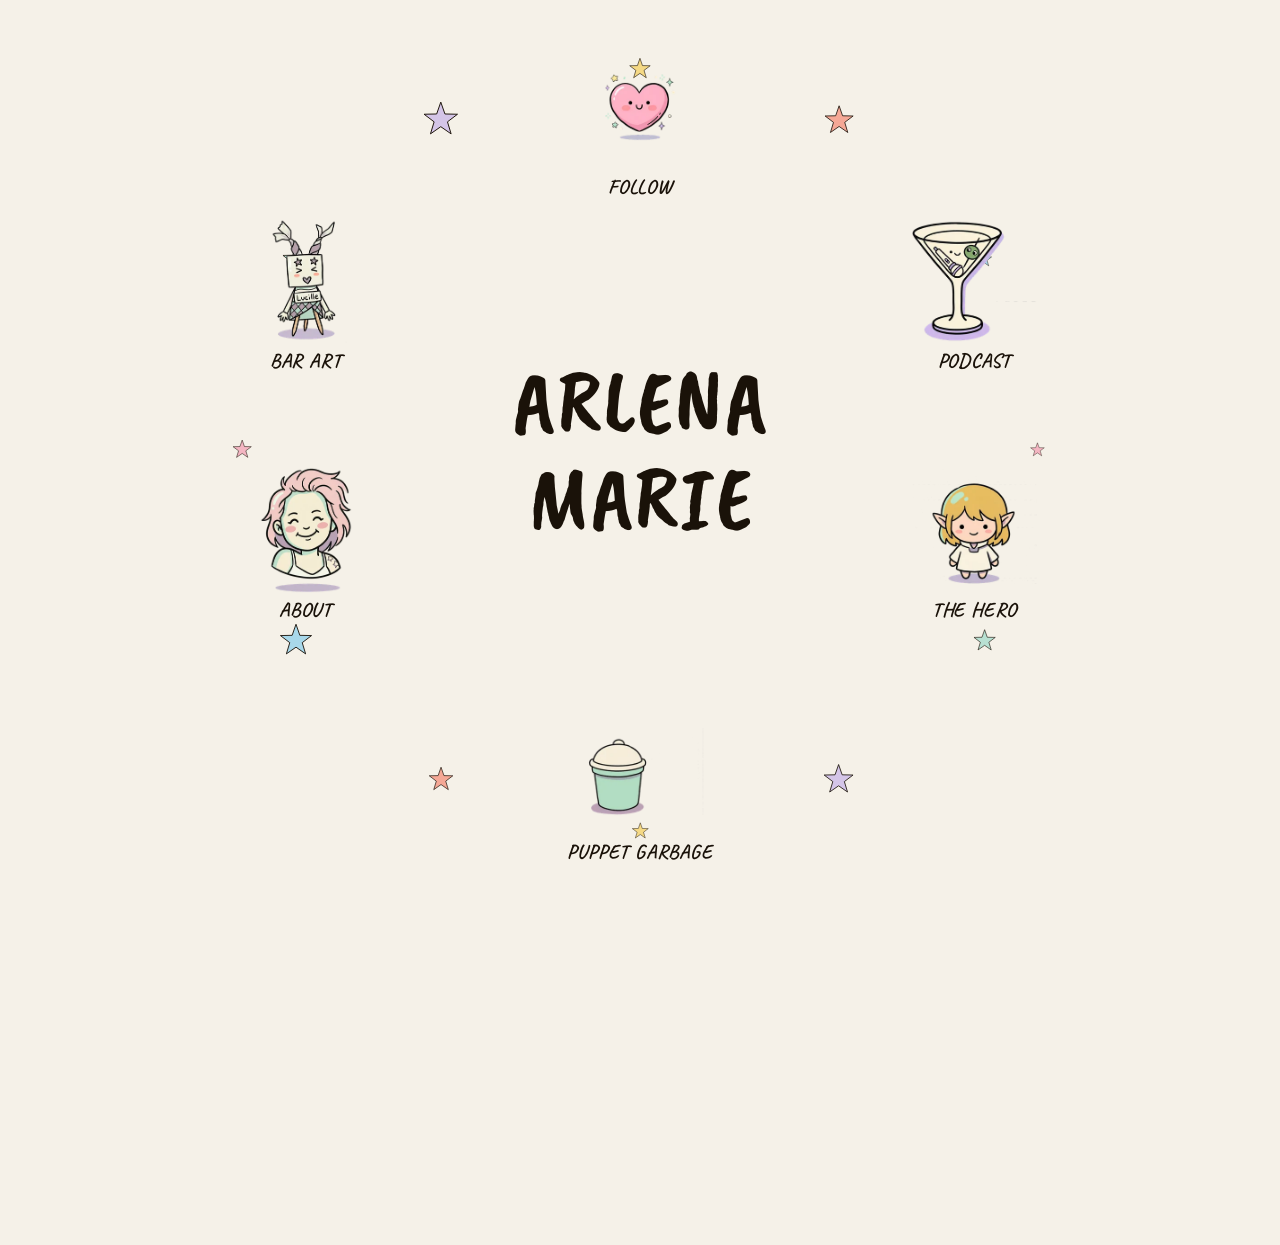
==== index.html @ 0ac9c96d "Sprite hover for the About tile Adds images/About_Contact_hover_sprite.webp (25 frames) and data-spr" ====
<!DOCTYPE html>
<html lang="en">
<head>
<meta charset="UTF-8">
<meta name="viewport" content="width=device-width, initial-scale=1.0">
<title>Arlena Marie</title>
<meta name="description" content="Arlena Marie: bar art, puppet garbage, a podcast and a never-ending hero.">
 <link rel="icon" href="/favicon.ico" sizes="48x48">
 <link rel="icon" href="/images/favicon-32.png" type="image/png" sizes="32x32">
 <link rel="icon" href="/images/favicon-192.png" type="image/png" sizes="192x192">
 <link rel="apple-touch-icon" href="/apple-touch-icon.png">
<link rel="preload" as="font" type="font/woff2" href="/assets/fonts/caveat-latin.woff2" crossorigin>
<link rel="preload" as="font" type="font/woff2" href="/assets/fonts/caveat-brush-latin.woff2" crossorigin>
<link rel="stylesheet" href="/assets/site.css">
<link rel="preload" as="script" href="https://cdnjs.cloudflare.com/ajax/libs/gsap/3.15.0/gsap.min.js" integrity="sha512-oJ8QbaQThQoJZ7oEv+29jfPM6CcP+zUxh3PKJs1vyOhx0UraUrE7PQgeItu3dOuCJyrzWpoYMsVjkkPEBzbUqw==" crossorigin="anonymous" referrerpolicy="no-referrer">
<script>
  /* Intro starting state: stars and letters hidden, tiles at half size (site.css .intro).
     Skipped for reduced motion: the page starts in its final layout instead. */
  if (!matchMedia('(prefers-reduced-motion: reduce)').matches) document.documentElement.classList.add('intro');
</script>
<style>
  html, body { overflow: hidden; }

  body {
    display: flex;
    align-items: center;
    justify-content: center;
  }

  /* ── The whole composition lives in one square that scales with the viewport ── */
  .world {
    position: relative;
    width: min(92vw, 92vh);
    height: min(92vw, 92vh);
    max-width: 960px;
    max-height: 960px;
  }

  /* ── Wiggling Name ── */
  .name-wrap {
    position: absolute;
    top: 50%;
    left: 50%;
    transform: translate(-50%, -50%);
    text-align: center;
    z-index: 10;
    pointer-events: none;
    user-select: none;
  }

  .name-row {
    display: flex;
    justify-content: center;
    gap: 0.02em;
    font-family: 'Caveat Brush', cursive;
    font-size: clamp(40px, 10vmin, 96px);
    color: var(--ink);
    line-height: 1.05;
  }

  .name-row + .name-row { margin-top: 0.02em; }

  @media (max-width: 480px) {
    .name-row { font-size: clamp(32px, 13vw, 56px); }
  }

  @media (max-height: 480px) {
    .world { width: 90vh; height: 90vh; }
  }
</style>
</head>
<body>
<main>

<div class="world">

  <!-- ═══ STAR ORBIT ═══ -->
  <div class="orbit-world" id="orbitWorld"></div>

  <!-- ═══ WIGGLING NAME ═══ -->
  <div class="name-wrap">
    <div class="name-row" id="nameRow1"></div>
    <div class="name-row" id="nameRow2"></div>
  </div>

  <!-- ═══ FOLLOW, top center ═══ -->
  <a href="/socials" class="tile pos-t cx" data-sprite="images/Socials_Follow_hover_sprite.webp" data-frames="25">
    <div class="tile-body">
      <div class="tile-img">
        <picture><source srcset="images/Socials_Follow_1.webp" type="image/webp"><img src="images/Socials_Follow_1.png" class="idle" alt="Follow"></picture>
        <picture><source srcset="images/Socials_Follow_2.webp" type="image/webp"><img src="images/Socials_Follow_2.png" class="hover" alt="Follow"></picture>
      </div>
      <span class="tile-label">Follow</span>
    </div>
  </a>

  <!-- ═══ BAR ART, left upper ═══ -->
  <a href="/bar-art" class="tile pos-lu" data-sprite="images/Lucille_hover_sprite.webp" data-frames="25">
    <div class="tile-body">
      <div class="tile-img">
        <picture><source srcset="images/Lucille_1.webp" type="image/webp"><img src="images/Lucille_1.png" class="idle" alt="Bar Art"></picture>
        <picture><source srcset="images/Lucille_2.webp" type="image/webp"><img src="images/Lucille_2.png" class="hover" alt="Bar Art"></picture>
      </div>
      <span class="tile-label">Bar Art</span>
    </div>
  </a>

  <!-- ═══ PODCAST, right upper ═══ -->
  <a href="/drinks-at-the-bar" class="tile pos-ru" data-sprite="images/Drinks_at_the_Bar_hover_sprite.webp" data-frames="25">
    <div class="tile-body">
      <div class="tile-img">
        <picture><source srcset="images/Drinks_at_the_Bar_1.webp" type="image/webp"><img src="images/Drinks_at_the_Bar_1.png" class="idle" alt="Podcast"></picture>
        <picture><source srcset="images/Drinks_at_the_Bar_2.webp" type="image/webp"><img src="images/Drinks_at_the_Bar_2.png" class="hover" alt="Podcast"></picture>
      </div>
      <span class="tile-label">Podcast</span>
    </div>
  </a>

  <!-- ═══ ABOUT, left lower ═══ -->
  <a href="/about" class="tile pos-ll" data-sprite="images/About_Contact_hover_sprite.webp" data-frames="25">
    <div class="tile-body">
      <div class="tile-img">
        <picture><source srcset="images/About_Contact_1.webp" type="image/webp"><img src="images/About_Contact_1.png" class="idle" alt="About"></picture>
        <picture><source srcset="images/About_Contact_2.webp" type="image/webp"><img src="images/About_Contact_2.png" class="hover" alt="About"></picture>
      </div>
      <span class="tile-label">About</span>
    </div>
  </a>

  <!-- ═══ THE HERO, right lower ═══ -->
  <a href="/the-never-ending-hero" class="tile pos-rl" data-sprite="images/Inti_hover_sprite.webp" data-frames="25">
    <div class="tile-body">
      <div class="tile-img">
        <picture><source srcset="images/Inti_1.webp" type="image/webp"><img src="images/Inti_1.png" class="idle" alt="The Hero"></picture>
        <picture><source srcset="images/Inti_2.webp" type="image/webp"><img src="images/Inti_2.png" class="hover" alt="The Hero"></picture>
      </div>
      <span class="tile-label">The Hero</span>
    </div>
  </a>

  <!-- ═══ PUPPET GARBAGE, bottom center ═══ -->
  <a href="/puppet-garbage" class="tile pos-b cx" data-sprite="images/Puppet_Garbage_hover_sprite.webp" data-frames="25">
    <div class="tile-body">
      <div class="tile-img">
        <picture><source srcset="images/Puppet_Garbage_1.webp" type="image/webp"><img src="images/Puppet_Garbage_1.png" class="idle" alt="Puppet Garbage"></picture>
        <picture><source srcset="images/Puppet_Garbage_2.webp" type="image/webp"><img src="images/Puppet_Garbage_2.png" class="hover" alt="Puppet Garbage"></picture>
      </div>
      <span class="tile-label">Puppet Garbage</span>
    </div>
  </a>

</div>

</main>

<script src="/assets/site.js"></script>
<script>
/* ── Page config: homepage ── */
/* Letters are animated by GSAP below (intro, then idle wiggle) */
const title = { driver: 'gsap', space: { width: '0.35em' } };
Site.title(document.getElementById('nameRow1'), 'ARLENA', title);
Site.title(document.getElementById('nameRow2'), 'MARIE', title);

/* 12 stars on an ellipse at 48% x 46% of the .world square, sized 16 to 40 px,
   one turn every 50 s. Static at these positions until their orbit starts. */
const orbit = Site.worldOrbit(document.getElementById('orbitWorld'), {
  count: 12, rx: 48, ry: 46, duration: 50,
  item: i => Site.star(16 + ((i * 37) % 100) / 100 * (40 - 16), Site.palette.stars[i % 6]),
});

/* ── Intro and idle motion ──
   Choreography board timings: stars 0 s, letters 0.6 s, tiles 1.5 s, all back.out(1.7).
   Each star starts orbiting and each letter starts wiggling as it lands.
   Reduced motion drops only the transitions: no intro (html.intro is never
   set, so intro is false here) and no view transition (site.css). The
   ambient loops still run, starting from the final layout: orbit, wiggle
   and hover. The one exception is the sprite hover on tiles with
   data-sprite, which reduced motion replaces with the plain cross-fade. */
Site.motion((gsap, { intro, reduced }) => {
  document.querySelectorAll('.world .tile').forEach(t => Site.hover(t));

  // Animated hover from each tile's sprite sheet (frame 0 = idle icon, last frame = hover pose)
  if (!reduced) document.querySelectorAll('.world .tile[data-sprite]').forEach(t => Site.spriteHover(t));

  const letters = gsap.utils.toArray('.name-wrap .wiggle-letter');
  const tiles = gsap.utils.toArray('.world .tile-body');  // never .tile itself (see site.css)
  const ease = 'back.out(1.7)';

  // Idle wiggle: -5deg to 5deg and up 4 px and back, 2.4 s per cycle
  // Registered with Site.loop so a back/forward cache restore can resume it
  const wiggle = el => Site.loop(gsap.fromTo(el, { rotation: -5, y: 0 },
    { rotation: 5, y: -4, duration: 1.2, ease: 'sine.inOut', repeat: -1, yoyo: true }));

  if (!intro) {
    orbit.items.forEach((_, i) => orbit.start(i));
    letters.forEach(wiggle);
    return;
  }

  // Registered with Site.intro so a back/forward cache restore finishes it instead of replaying
  Site.intro(gsap.timeline({ onComplete: () => document.documentElement.classList.remove('intro') }))
    .fromTo(orbit.items, { opacity: 0, scale: 0.4 }, {
      opacity: 1, scale: 1, duration: 0.7, ease,
      stagger: { each: 0.05, onComplete() { orbit.start(orbit.items.indexOf(this.targets()[0])); } },
    }, 0)
    .fromTo(letters, { opacity: 0, y: 18, scale: 0.7, rotation: -5 }, {
      opacity: 1, y: 0, scale: 1, rotation: -5, duration: 0.5, ease,
      stagger: { each: 0.08, onComplete() { wiggle(this.targets()[0]); } },
    }, 0.6)
    .fromTo(tiles, { scale: 0.5 }, {
      scale: 1, duration: 0.55, ease, stagger: 0.12,
    }, 1.5);
});
</script>
</body>
</html>
---- assets/site.css ----
/* Shared styles for every page on arlenamarie.com.
   Per-page differences (background, orbit speed, wiggle size, glow color)
   are CSS custom properties. Pages set --page-bg in their own <style>;
   site.js sets the orbit and title variables from each page's config. */

/* ── Fonts (self-hosted, Latin subset from Google Fonts, SIL OFL 1.1) ──
   Licences: /assets/fonts/OFL-Caveat.txt and OFL-CaveatBrush.txt.
   Every page preloads both files from its <head>; keep those paths in sync.
   Caveat is a variable font, so one file covers weights 400 to 700. */
@font-face {
  font-family: 'Caveat';
  font-style: normal;
  font-weight: 400 700;
  font-display: swap;
  src: url(/assets/fonts/caveat-latin.woff2) format('woff2');
}

@font-face {
  font-family: 'Caveat Brush';
  font-style: normal;
  font-weight: 400;
  font-display: swap;
  src: url(/assets/fonts/caveat-brush-latin.woff2) format('woff2');
}

/* ── Palette ── */
:root {
  --cream: #f5f1e8;
  --ink: #1a1209;
  --star-1: #f4b6c2;
  --star-2: #b8e0d2;
  --star-3: #d4c5e8;
  --star-4: #f5d985;
  --star-5: #f5a896;
  --star-6: #a8d8ea;
  --page-bg: var(--cream);
}

/* ── Base ── */
*, *::before, *::after { margin: 0; padding: 0; box-sizing: border-box; }

html, body {
  height: 100%;
  background: var(--page-bg);
}

body { font-family: 'Caveat', cursive; }

/* <picture> only picks WebP or the PNG fallback; it adds no box of its own,
   so the <img> lays out exactly as if it were unwrapped */
picture { display: contents; }

/* <main> marks the page content for assistive tech without adding a box,
   so each page's own body layout (flex centering) applies as before */
main { display: contents; }

/* ── Wiggle title ──
   Letters are built by Site.title(). Each page sets --wiggle-rot, --wiggle-lift
   and --wiggle-spd on the title element. Add .glow to the title for the
   pulsing text-shadow (colors in --glow and --glow-faint). */
.wiggle-letter {
  display: inline-block;
  animation: wiggle var(--wiggle-spd, 2.4s) ease-in-out infinite;
  animation-delay: var(--d, 0s);
}

.glow .wiggle-letter {
  animation:
    wiggle var(--wiggle-spd, 3s) ease-in-out infinite,
    glow var(--wiggle-spd, 3s) ease-in-out infinite;
  animation-delay: var(--d, 0s);
}

@keyframes wiggle {
  0%, 100% { transform: rotate(calc(var(--wiggle-rot, 5deg) * -1)) translateY(0); }
  50%      { transform: rotate(var(--wiggle-rot, 5deg)) translateY(calc(var(--wiggle-lift, 4px) * -1)); }
}

@keyframes glow {
  0%, 100% {
    text-shadow:
      0 0 6px var(--glow),
      0 0 12px var(--glow),
      0 0 18px var(--glow);
  }
  50% {
    text-shadow:
      0 0 12px var(--glow),
      0 0 24px var(--glow),
      0 0 40px var(--glow),
      0 0 60px var(--glow-faint);
  }
}

/* ── Orbit ──
   Markup: .orbit-anchor > .orbit-ring > .orbit-item (items added by Site.orbit()).
   The ring spins and each item counter-spins so it stays upright.
   site.js sets --orbit-position, --orbit-z and --orbit-duration per page. */
.orbit-anchor {
  position: var(--orbit-position, fixed);
  top: 50%;
  left: 50%;
  z-index: var(--orbit-z, 1);
  pointer-events: none;
}

.orbit-ring { animation: orbit-spin var(--orbit-duration, 50s) linear infinite; }

.orbit-item {
  position: absolute;
  animation: orbit-unspin var(--orbit-duration, 50s) linear infinite;
}

@keyframes orbit-spin { to { transform: rotate(360deg); } }
@keyframes orbit-unspin { to { transform: rotate(-360deg); } }

/* ── World orbit (homepage, GSAP) ──
   Markup: .orbit-world > .orbit-slot > .orbit-star (added by Site.worldOrbit()).
   Each slot covers .world, so translate(%) on it is a percent of .world. */
.orbit-world {
  position: absolute;
  inset: 0;
  z-index: 1;
  pointer-events: none;
}

.orbit-slot {
  position: absolute;
  inset: 0;
  display: flex;
  align-items: center;
  justify-content: center;
}

.orbit-star svg { display: block; }

/* Letters animated by GSAP get no keyframe wiggle */
[data-motion="gsap"] .wiggle-letter { animation: none; }

/* ── Intro: starting state until the GSAP timeline animates it ──
   html.intro is set in the page <head> (skipped for reduced motion) and
   removed by site.js if GSAP does not arrive within 3 s.
   Stars and letters start hidden. Tiles start visible at half size, so
   they paint on first render (this is what keeps LCP fast). */
.intro .orbit-star,
.intro [data-motion="gsap"] .wiggle-letter { opacity: 0; }
.intro .tile-body { scale: 0.5; }

/* ── Nav tiles (homepage) ──
   .tile owns position (translate) and hover (scale via --s). GSAP transforms only
   the inner .tile-body, because GSAP folds an element's translate/scale
   properties into its own transform and would freeze -50% as pixels. */
.tile {
  position: absolute;
  display: flex;
  flex-direction: column;
  align-items: center;
  text-decoration: none;
  z-index: 5;
  --s: 1;       /* hover scale, tweened by Site.hover() */
  --swap: 0;    /* 0 = idle icon, 1 = hover icon and label dropped 2 px */
  scale: var(--s);
}

/* Until gsap loads (or if it never does): same end states, no tween */
html:not(.motion) .tile:hover { --s: 1.12; --swap: 1; }

.tile-body {
  display: flex;
  flex-direction: column;
  align-items: center;
}

.tile-img {
  position: relative;
  width: clamp(60px, 14vmin, 140px);
  height: clamp(60px, 14vmin, 140px);
}

.tile-img img {
  position: absolute;
  inset: 0;
  width: 100%;
  height: 100%;
  object-fit: contain;
}

.tile-img .idle  { opacity: calc(1 - var(--swap)); }
.tile-img .hover { opacity: var(--swap); }

/* Sprite hover (Site.spriteHover): a one-row sheet over the idle icon.
   The window is sized the way object-fit: contain sizes the idle icon
   (--fw x --fh, its natural size, set once the sheet has decoded): as
   large as fits the tile box at that aspect, centered with auto margins
   rather than a transform. The sheet is an <img>, not a background, and moves with
   left, not a transform, so its frames land at the same fractional position
   as the idle <img> (Chrome snaps backgrounds to whole pixels). --frame
   (0 to --frames - 1) picks the frame. */
.tile[data-sprite] .tile-img { container-type: size; }
.tile-img .sprite {
  position: absolute;
  inset: 0;
  width: min(100cqw, 100cqh * var(--fw) / var(--fh));
  height: min(100cqh, 100cqw * var(--fh) / var(--fw));
  margin: auto;
  overflow: hidden;
  visibility: hidden;
  pointer-events: none;
}
.tile-img .sprite img {
  inset: 0 auto auto calc(var(--frame, 0) * -100%);
  width: calc(var(--frames) * 100%);
  max-width: none;
  object-fit: fill;
}
/* With a sprite the idle icon ignores --swap: it is frame 0, shown until frame 1 */
.tile.has-sprite .tile-img .idle { opacity: 1; }
.tile.sprite-on .sprite { visibility: visible; }
.tile.sprite-on .tile-img .idle,
.tile.has-sprite .tile-img .hover { opacity: 0; }

.tile-label {
  margin-top: 4px;
  font-family: 'Caveat', cursive;
  font-weight: 700;
  font-size: clamp(11px, 2.2vmin, 20px);
  color: var(--ink);
  text-transform: uppercase;
  letter-spacing: 0.04em;
  white-space: nowrap;
  translate: 0 calc(var(--swap) * 2px);
}

/* Hex positions (% of the .world square) */
.tile.pos-t  { top: 1%;  left: 50%; translate: -50% 0; }             /* top center */
.tile.pos-lu { top: 22%; left: 2%; }                                  /* left upper */
.tile.pos-ru { top: 22%; right: 2%; }                                 /* right upper */
.tile.pos-ll { top: 52%; left: 2%; }                                  /* left lower */
.tile.pos-rl { top: 52%; right: 2%; }                                 /* right lower */
.tile.pos-b  { bottom: 0%; left: 50%; translate: -50% 0; }          /* bottom center */

@media (max-width: 480px) {
  .tile-img {
    width: clamp(50px, 18vw, 90px);
    height: clamp(50px, 18vw, 90px);
  }
}

/* ── Back link (fixed, bottom center) ── */
.back-link {
  position: fixed;
  bottom: 24px;
  left: 50%;
  transform: translateX(-50%);
  font-family: 'Caveat', cursive;
  font-size: clamp(16px, 3vmin, 20px);
  color: var(--ink);
  text-decoration: none;
  opacity: 0.5;
  transition: opacity 0.2s;
  z-index: 30;
}

.back-link:hover { opacity: 1; }

/* ── Page transitions: native cross-document view transition ──
   Same-origin links cross-fade in 0.35 s. Browsers without support just
   navigate instantly. Off for reduced motion, which drops transitions only;
   orbits, wiggles and hover keep running on every page. */
@view-transition { navigation: auto; }

::view-transition-old(root),
::view-transition-new(root) { animation-duration: 0.35s; }

@media (prefers-reduced-motion: reduce) {
  @view-transition { navigation: none; }
}
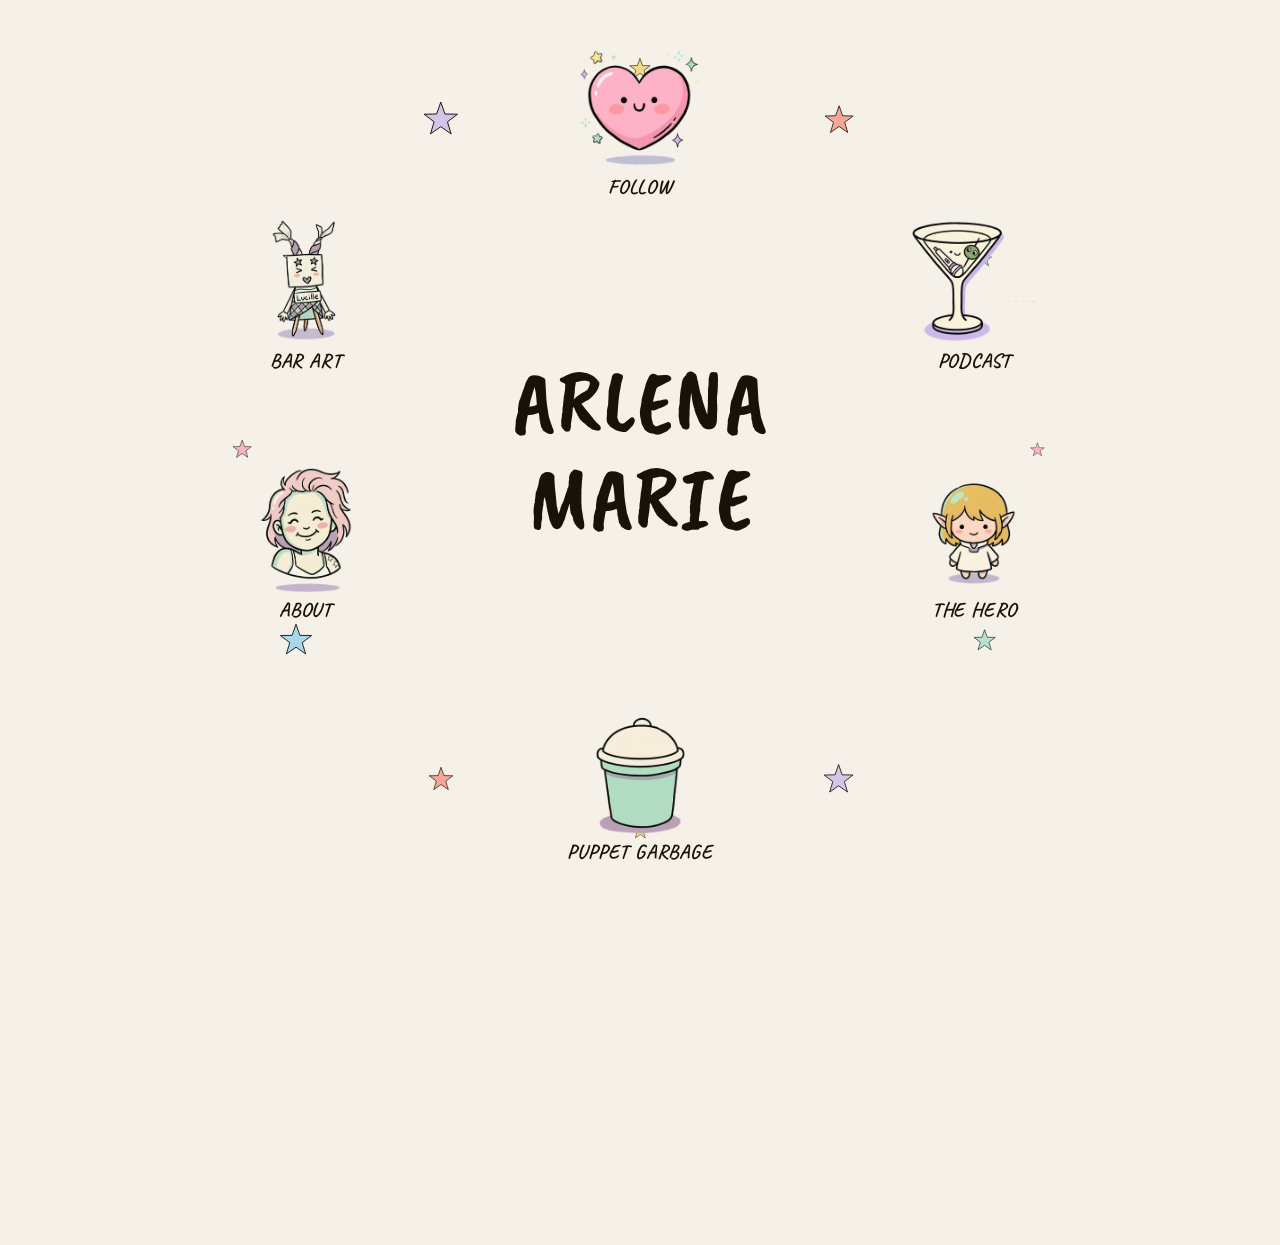
==== commit 11c7834f: "Version the site.js and site.css URLs and guard spriteHover Every page now loads /assets/site.js?v=4" ====
--- a/index.html
+++ b/index.html
@@ -11,7 +11,7 @@
  <link rel="apple-touch-icon" href="/apple-touch-icon.png">
 <link rel="preload" as="font" type="font/woff2" href="/assets/fonts/caveat-latin.woff2" crossorigin>
 <link rel="preload" as="font" type="font/woff2" href="/assets/fonts/caveat-brush-latin.woff2" crossorigin>
-<link rel="stylesheet" href="/assets/site.css">
+<link rel="stylesheet" href="/assets/site.css?v=a504f49">
 <link rel="preload" as="script" href="https://cdnjs.cloudflare.com/ajax/libs/gsap/3.15.0/gsap.min.js" integrity="sha512-oJ8QbaQThQoJZ7oEv+29jfPM6CcP+zUxh3PKJs1vyOhx0UraUrE7PQgeItu3dOuCJyrzWpoYMsVjkkPEBzbUqw==" crossorigin="anonymous" referrerpolicy="no-referrer">
 <script>
   /* Intro starting state: stars and letters hidden, tiles at half size (site.css .intro).
@@ -153,7 +153,7 @@
 
 </main>
 
-<script src="/assets/site.js"></script>
+<script src="/assets/site.js?v=43f7080"></script>
 <script>
 /* ── Page config: homepage ── */
 /* Letters are animated by GSAP below (intro, then idle wiggle) */
@@ -179,8 +179,9 @@
 Site.motion((gsap, { intro, reduced }) => {
   document.querySelectorAll('.world .tile').forEach(t => Site.hover(t));
 
-  // Animated hover from each tile's sprite sheet (frame 0 = idle icon, last frame = hover pose)
-  if (!reduced) document.querySelectorAll('.world .tile[data-sprite]').forEach(t => Site.spriteHover(t));
+  // Animated hover from each tile's sprite sheet (frame 0 = idle icon, last frame = hover pose).
+  // Guarded: a stale cached site.js without spriteHover must not stop the intro below.
+  if (Site.spriteHover && !reduced) document.querySelectorAll('.world .tile[data-sprite]').forEach(t => Site.spriteHover(t));
 
   const letters = gsap.utils.toArray('.name-wrap .wiggle-letter');
   const tiles = gsap.utils.toArray('.world .tile-body');  // never .tile itself (see site.css)
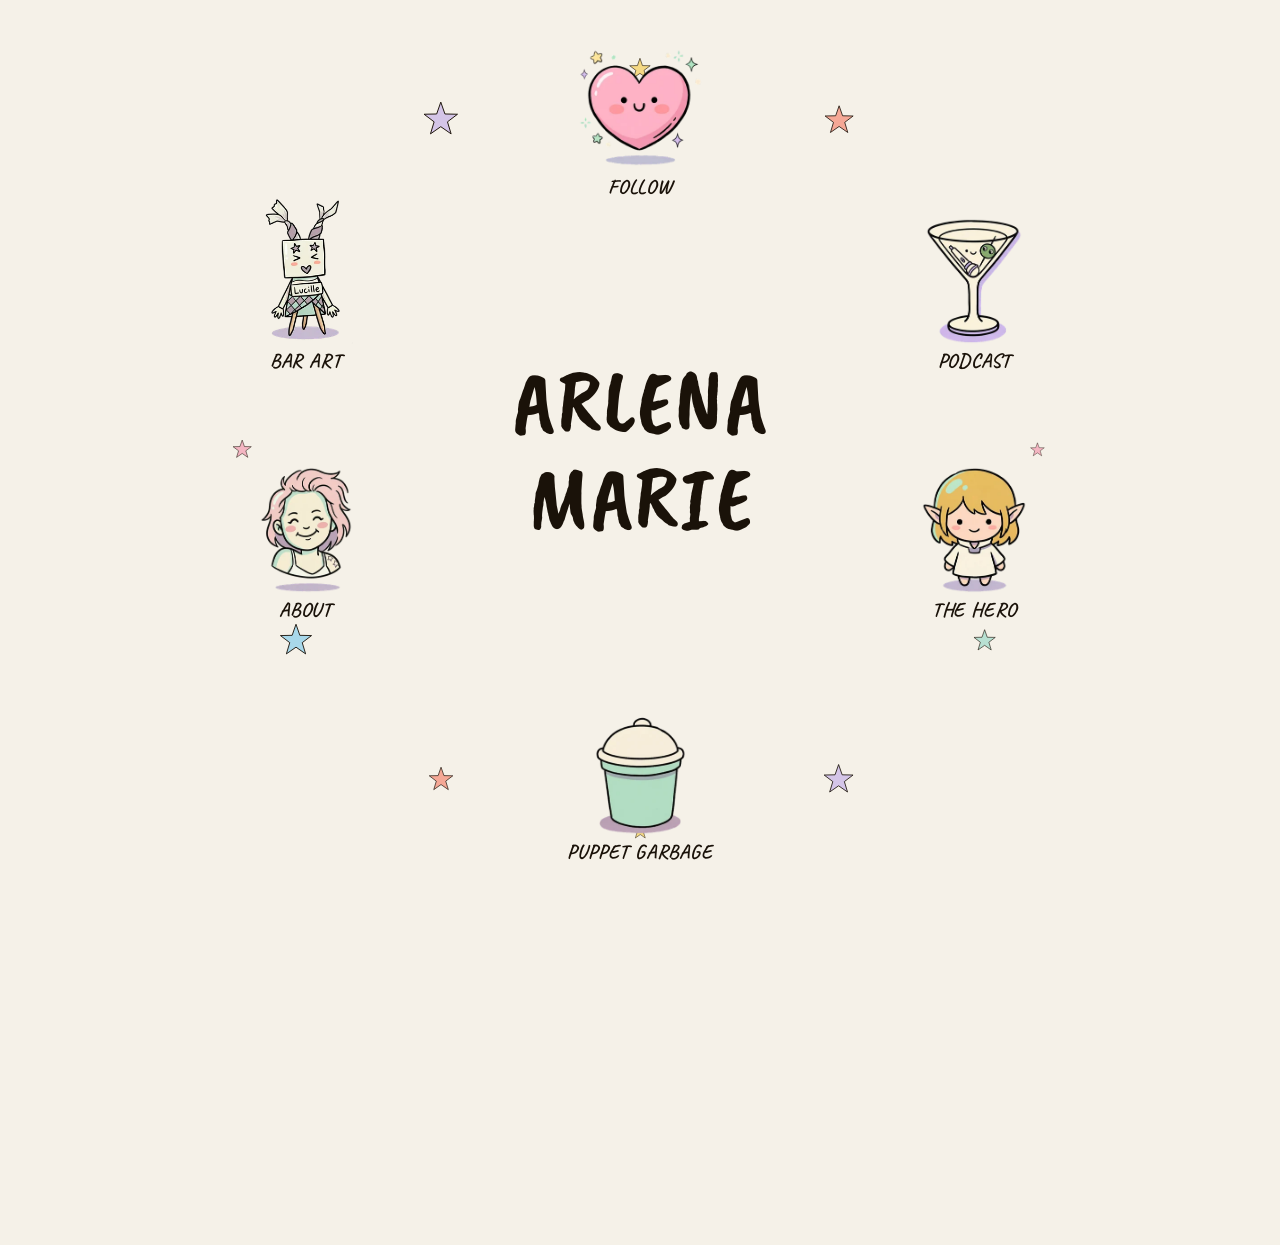
==== commit 7619b498: "Give the Bar Art tile a 165 px image box Lucille is tall and thin and fitted by height, so she had a" ====
--- a/index.html
+++ b/index.html
@@ -11,7 +11,7 @@
  <link rel="apple-touch-icon" href="/apple-touch-icon.png">
 <link rel="preload" as="font" type="font/woff2" href="/assets/fonts/caveat-latin.woff2" crossorigin>
 <link rel="preload" as="font" type="font/woff2" href="/assets/fonts/caveat-brush-latin.woff2" crossorigin>
-<link rel="stylesheet" href="/assets/site.css?v=a504f49">
+<link rel="stylesheet" href="/assets/site.css?v=54d800c">
 <link rel="preload" as="script" href="https://cdnjs.cloudflare.com/ajax/libs/gsap/3.15.0/gsap.min.js" integrity="sha512-oJ8QbaQThQoJZ7oEv+29jfPM6CcP+zUxh3PKJs1vyOhx0UraUrE7PQgeItu3dOuCJyrzWpoYMsVjkkPEBzbUqw==" crossorigin="anonymous" referrerpolicy="no-referrer">
 <script>
   /* Intro starting state: stars and letters hidden, tiles at half size (site.css .intro).
@@ -153,7 +153,7 @@
 
 </main>
 
-<script src="/assets/site.js?v=43f7080"></script>
+<script src="/assets/site.js?v=fcf9841"></script>
 <script>
 /* ── Page config: homepage ── */
 /* Letters are animated by GSAP below (intro, then idle wiggle) */
--- a/assets/site.css
+++ b/assets/site.css
@@ -157,6 +157,7 @@
   align-items: center;
   text-decoration: none;
   z-index: 5;
+  -webkit-tap-highlight-color: transparent;  /* no grey tap flash over the sprite's first frame */
   --s: 1;       /* hover scale, tweened by Site.hover() */
   --swap: 0;    /* 0 = idle icon, 1 = hover icon and label dropped 2 px */
   scale: var(--s);
@@ -171,10 +172,17 @@
   align-items: center;
 }
 
+/* Image box: --box-base by viewport, times the tile's --box-scale (default 1).
+   A larger box grows up and out to both sides through negative margins, so
+   the tile's layout box, and with it the label and the hover scale origin,
+   stay where they are. */
 .tile-img {
+  --box-base: clamp(60px, 14vmin, 140px);
+  --box-grow: calc(var(--box-base) * (var(--box-scale, 1) - 1));
   position: relative;
-  width: clamp(60px, 14vmin, 140px);
-  height: clamp(60px, 14vmin, 140px);
+  width: calc(var(--box-base) * var(--box-scale, 1));
+  height: calc(var(--box-base) * var(--box-scale, 1));
+  margin: calc(-1 * var(--box-grow)) calc(-0.5 * var(--box-grow)) 0;
 }
 
 .tile-img img {
@@ -233,17 +241,14 @@
 
 /* Hex positions (% of the .world square) */
 .tile.pos-t  { top: 1%;  left: 50%; translate: -50% 0; }             /* top center */
-.tile.pos-lu { top: 22%; left: 2%; }                                  /* left upper */
+.tile.pos-lu { top: 22%; left: 2%; --box-scale: calc(165 / 140); }    /* left upper; Lucille is tall and thin, so her box is 165 px where the others are 140 */
 .tile.pos-ru { top: 22%; right: 2%; }                                 /* right upper */
 .tile.pos-ll { top: 52%; left: 2%; }                                  /* left lower */
 .tile.pos-rl { top: 52%; right: 2%; }                                 /* right lower */
 .tile.pos-b  { bottom: 0%; left: 50%; translate: -50% 0; }          /* bottom center */
 
 @media (max-width: 480px) {
-  .tile-img {
-    width: clamp(50px, 18vw, 90px);
-    height: clamp(50px, 18vw, 90px);
-  }
+  .tile-img { --box-base: clamp(50px, 18vw, 90px); }
 }
 
 /* ── Back link (fixed, bottom center) ── */
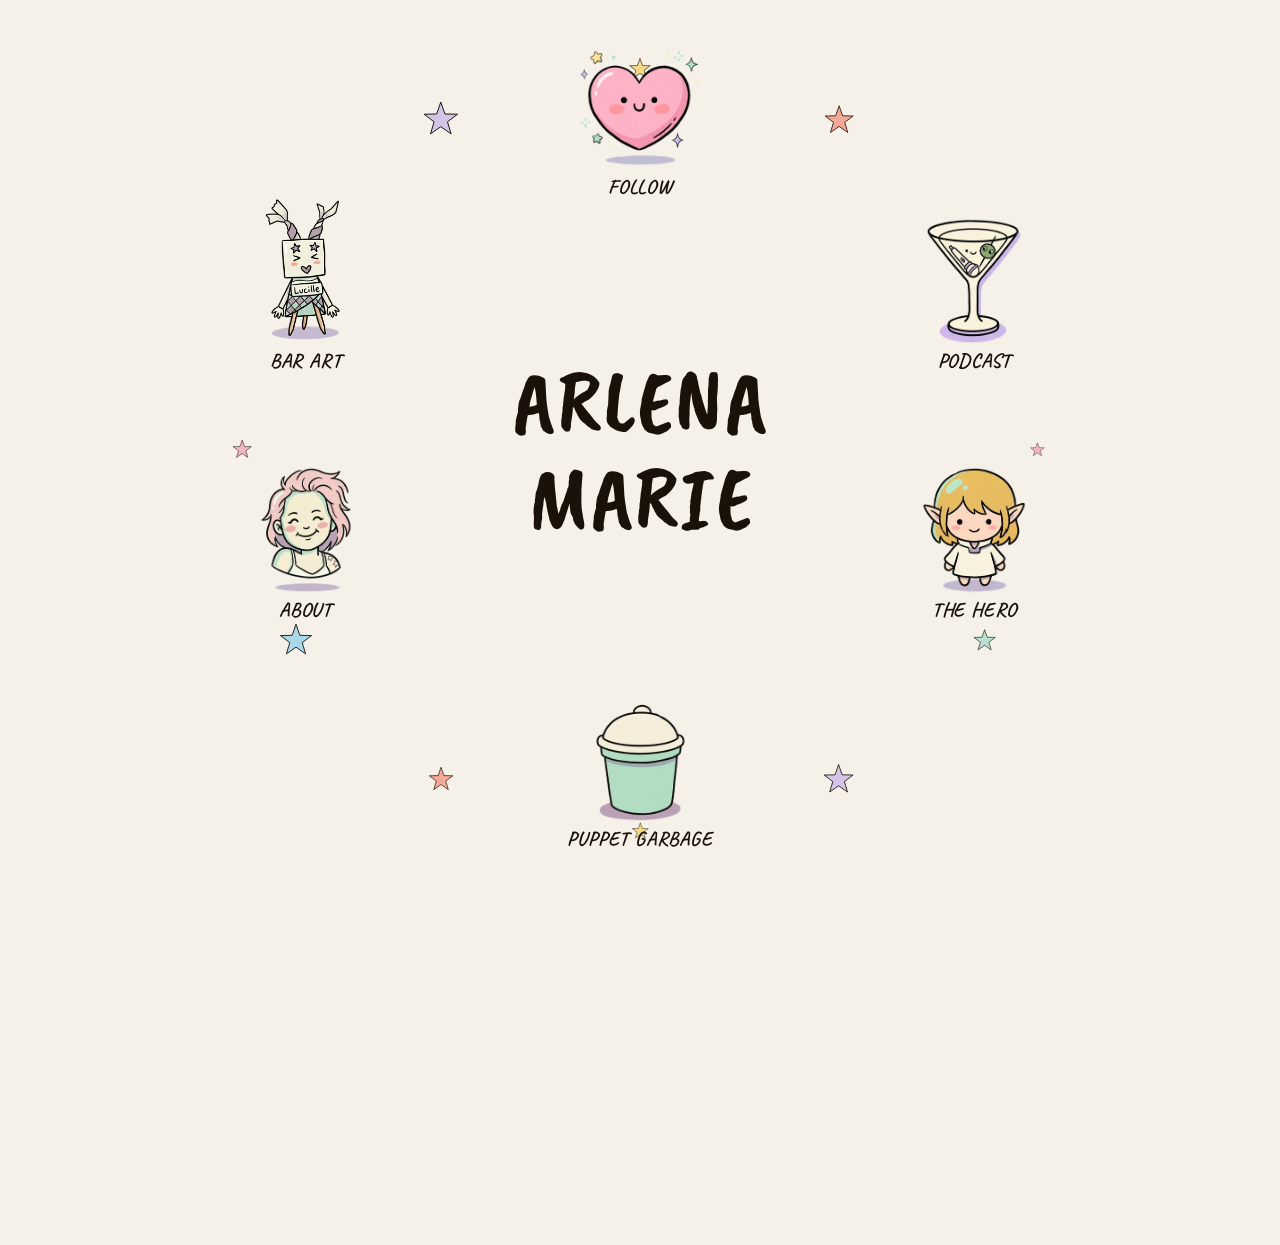
==== commit 3d6ecfd9: "Center the name between the top and bottom tiles Ink to ink, the gap from the name to the Puppet Gar" ====
--- a/index.html
+++ b/index.html
@@ -67,6 +67,12 @@
   @media (max-height: 480px) {
     .world { width: 90vh; height: 90vh; }
   }
+
+  /* Bottom tile lifted so the gap from the name to the can lid equals the gap
+     from the Follow label to the name (ink to ink). A percentage alone cannot
+     do it at every size, because labels and image boxes have pixel minimums;
+     fitted at 1280x800 (12 px up) and 390x844 (8.7 px up). */
+  .tile.pos-b { bottom: calc(0.883% + 5.5px); }
 </style>
 </head>
 <body>
